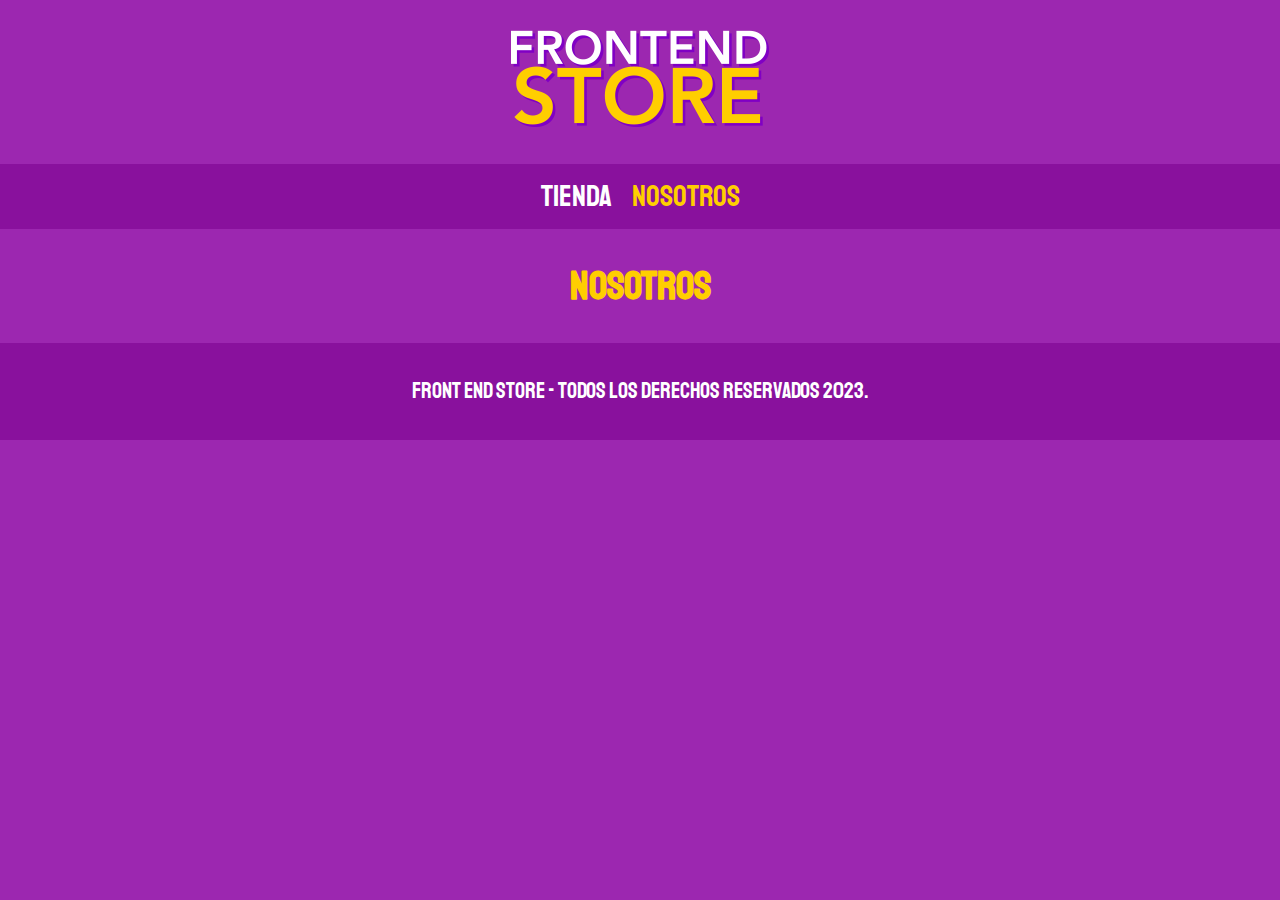
==== nosotros.html @ f3c85423 "Paginas y estilos" ====
<!DOCTYPE html>
<html lang="es">
<head>
    <meta charset="UTF-8">
    <meta http-equiv="X-UA-Compatible" content="IE=edge">
    <meta name="viewport" content="width=device-width, initial-scale=1.0">
    <title>FrontEnd Store</title>
    <link rel="stylesheet" href="css/normalize.css">
    <link href="https://fonts.googleapis.com/css2?family=Staatliches&display=swap" rel="stylesheet">
    <link rel="stylesheet" href="css/styles.css">
</head>
<body>
    <header class="header">
        <a href="index.html">
            <img class="header__logo" src="img/logo.png" alt="Logotipo">
        </a>
    </header>

    <nav class="navegacion">
        <a class="navegacion__enlace" href="index.html">Tienda</a>
        <a class="navegacion__enlace navegacion__enlace--activo" href="nosotros.html">Nosotros</a>
    </nav>

    <main class="contenedor">
        <h1>Nosotros</h1>
    </main>

    <footer class="footer">
        <p class="footer__texto">Front End Store - Todos los derechos Reservados 2023.</p>
    </footer>
</body>
</html>
---- css/styles.css ----
:root {
    --primario: #9C27B0;
    --primarioOscuro: #89119D;
    --secundario: #FFCE00;
    --secundarioOscuro: rgb(233,287,2);
    --blanco: #FFF;
    --negro: #000;

    --fuentePrincipal: 'Staatliches', cursive;
}
html {
    box-sizing: border-box;
    font-size: 62.5%;
}
*, *:before, *:after {
    box-sizing: inherit;
}
/* Globales */
body {
    background-color: var(--primario);
    font-size: 1.6rem;
    line-height: 1.5;
}
p {
    font-size: 1.8rem;
    font-family: Arial, Helvetica, sans-serif;
    color: var(--blanco);
}
a {
    text-decoration: none;
}
img {
    max-width: 100%;
}
.contenedor {
    max-width: 120rem;
    margin: 0 auto;
}
h1,h2,h3 {
    text-align: center;
    color: var(--secundario);
    font-family: var(--fuentePrincipal);
}
h1 {
    font-size: 4rem;
}
h2 {
    font-size: 3.2rem;
}
h3 {
    font-size: 2.4rem;
}
/* Footer */
.footer {
    background-color: var(--primarioOscuro);
    padding: 1rem 0;
    margin-top: 2rem;
}
.footer__texto {
    font-family: var(--fuentePrincipal);
    text-align: center;
    font-size: 2.2rem;
}
/* Header */
.header {
    display: flex;
    justify-content: center;
}
.header__logo {
    margin: 3rem 0;
}
/* Navegacion */
.navegacion {
    background-color: var(--primarioOscuro);
    padding: 1rem 0;
    display: flex;
    justify-content: center;
    gap: 2rem;
}
.navegacion__enlace {
    font-family: var(--fuentePrincipal);
    color: var(--blanco);
    font-size: 3rem;
}
.navegacion__enlace--activo,
.navegacion__enlace:hover {
    color: var(--secundario);
}
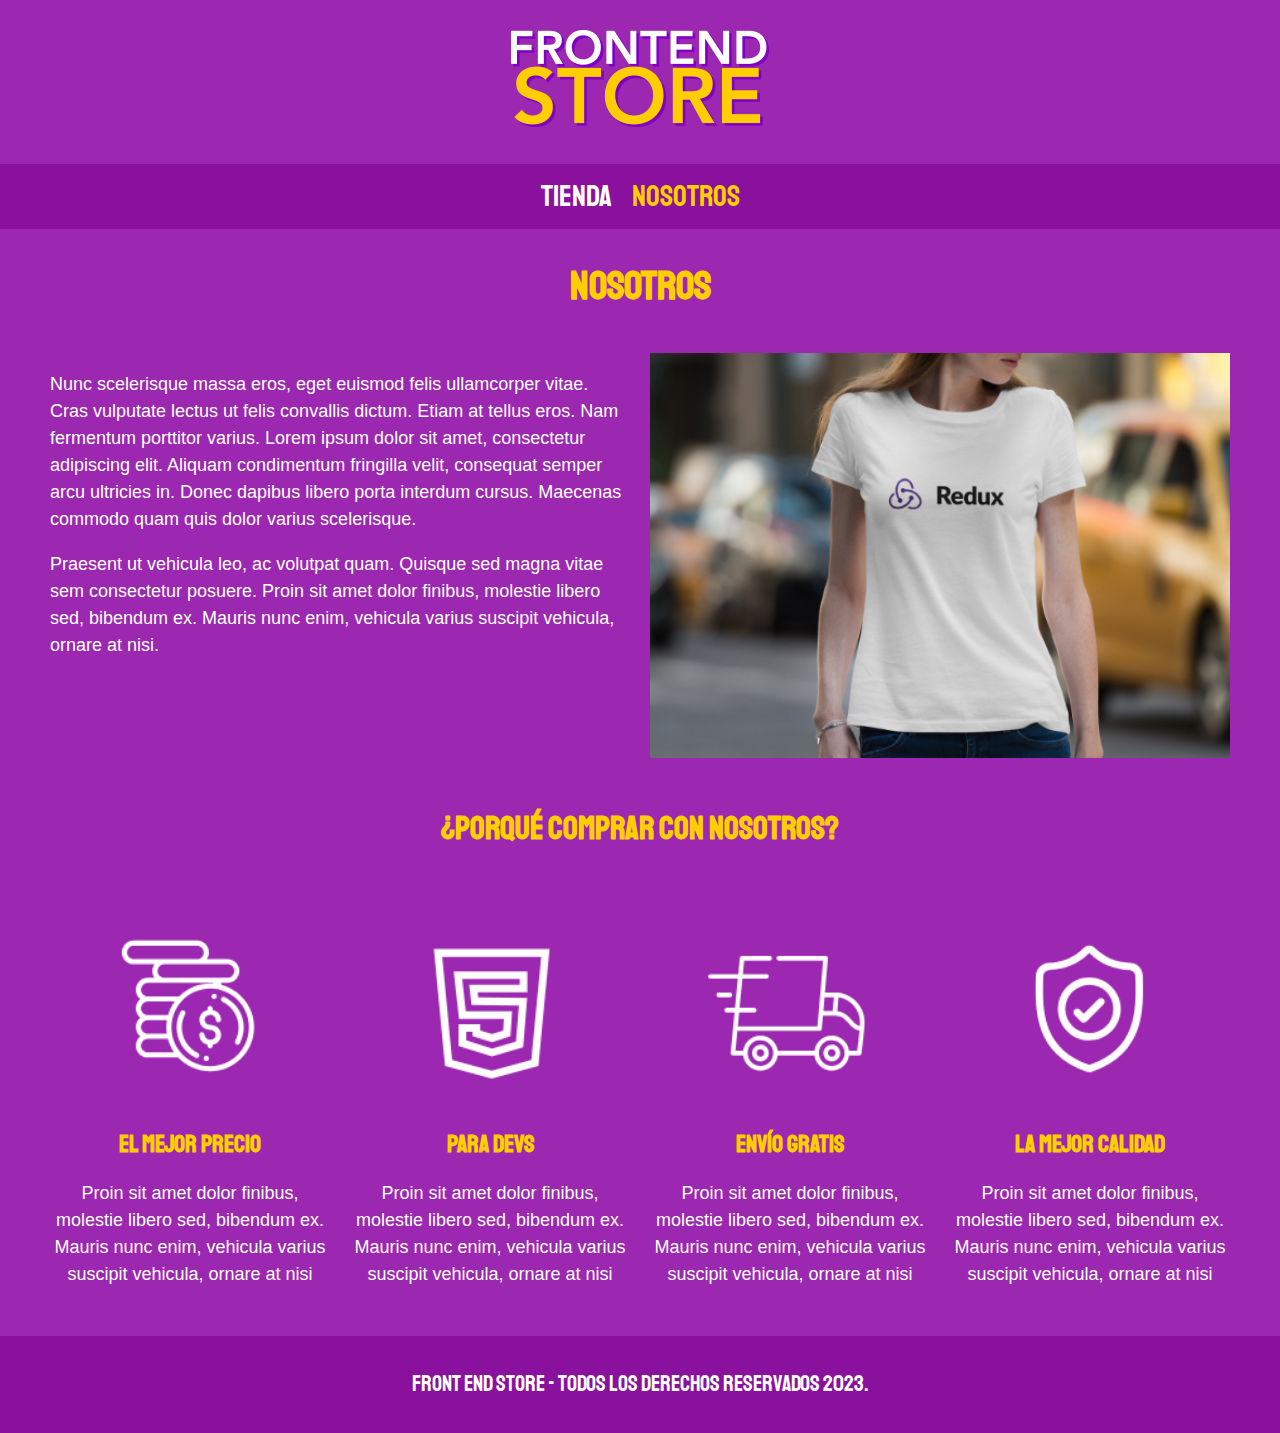
==== commit 1c9ad7b8: "Se finaliza el proyecto" ====
--- a/nosotros.html
+++ b/nosotros.html
@@ -23,7 +23,51 @@
 
     <main class="contenedor">
         <h1>Nosotros</h1>
+
+        <div class="nosotros">
+            <div class="nososotros__contenido">
+                <p> Nunc scelerisque massa eros, eget euismod felis ullamcorper vitae. Cras vulputate lectus ut felis convallis dictum. 
+                Etiam at tellus eros. Nam fermentum porttitor varius. Lorem ipsum dolor sit amet, consectetur adipiscing elit. Aliquam 
+                condimentum fringilla velit, consequat semper arcu ultricies in. Donec dapibus libero porta interdum cursus. Maecenas 
+                commodo quam quis dolor varius scelerisque.</p>
+
+                <p> Praesent ut vehicula leo, ac volutpat quam. Quisque sed magna vitae sem consectetur posuere. Proin sit amet dolor 
+                finibus, molestie libero sed, bibendum ex. Mauris nunc enim, vehicula varius suscipit vehicula, ornare at nisi.</p>
+            </div>
+            <img class="nosotros__imagen" src="img/nosotros.jpg" alt="imagen nosotros">
+        </div>
     </main>
+
+    <section class="contenedor comprar">
+        <h2 class="comprar__titulo">¿Porqué Comprar con nosotros?</h2>
+
+        <div class="bloques">
+            <div class="bloque">
+                <img class="bloque__imagen" src="img/icono_1.png" alt="porque comprar">
+                <h3 class="bloque__titulo">El Mejor precio</h3>
+                <p>Proin sit amet dolor finibus, molestie libero sed, bibendum ex. Mauris nunc enim, vehicula varius suscipit vehicula, 
+                ornare at nisi</p>
+            </div>
+            <div class="bloque">
+                <img class="bloque__imagen" src="img/icono_2.png" alt="porque comprar">
+                <h3 class="bloque__titulo">Para Devs</h3>
+                <p>Proin sit amet dolor finibus, molestie libero sed, bibendum ex. Mauris nunc enim, vehicula varius suscipit vehicula, 
+                ornare at nisi</p>
+            </div>
+            <div class="bloque">
+                <img class="bloque__imagen" src="img/icono_3.png" alt="porque comprar">
+                <h3 class="bloque__titulo">Envío Gratis</h3>
+                <p>Proin sit amet dolor finibus, molestie libero sed, bibendum ex. Mauris nunc enim, vehicula varius suscipit vehicula, 
+                ornare at nisi</p>
+            </div>
+            <div class="bloque">
+                <img class="bloque__imagen" src="img/icono_4.png" alt="porque comprar">
+                <h3 class="bloque__titulo">La Mejor Calidad</h3>
+                <p>Proin sit amet dolor finibus, molestie libero sed, bibendum ex. Mauris nunc enim, vehicula varius suscipit vehicula, 
+                ornare at nisi</p>
+            </div>
+        </div>
+    </section>
 
     <footer class="footer">
         <p class="footer__texto">Front End Store - Todos los derechos Reservados 2023.</p>
--- a/css/styles.css
+++ b/css/styles.css
@@ -2,7 +2,7 @@
     --primario: #9C27B0;
     --primarioOscuro: #89119D;
     --secundario: #FFCE00;
-    --secundarioOscuro: rgb(233,287,2);
+    --secundarioOscuro: rgb(233,187,2);
     --blanco: #FFF;
     --negro: #000;
 
@@ -31,6 +31,7 @@
 }
 img {
     max-width: 100%;
+    width: 100%;
 }
 .contenedor {
     max-width: 120rem;
@@ -49,6 +50,9 @@
 }
 h3 {
     font-size: 2.4rem;
+}
+select option  {
+    color: var(--negro);
 }
 /* Footer */
 .footer {
@@ -75,14 +79,156 @@
     padding: 1rem 0;
     display: flex;
     justify-content: center;
-    gap: 2rem;
+    /*gap: 2rem; /* Forma nueva */
 }
 .navegacion__enlace {
     font-family: var(--fuentePrincipal);
     color: var(--blanco);
     font-size: 3rem;
+    margin-right: 2rem;
+}
+.navegacion__enlace:last-of-type{
+    margin-right: 0;
 }
 .navegacion__enlace--activo,
 .navegacion__enlace:hover {
     color: var(--secundario);
-}+}
+/* Grid */
+.grid {
+    display: grid;
+    grid-template-columns: repeat(2, 1fr);
+    gap: 2rem;
+}
+@media (min-width: 768px) {
+   .grid {
+       grid-template-columns: repeat(3, 1fr);
+   }
+}
+/* Productos */
+.producto {
+    background-color: var(--primarioOscuro);
+    padding: 1rem;
+}
+.producto__nombre {
+    font-size: 4rem;
+}
+.producto__precio {
+    font-size: 2.8rem;
+    color: var(--secundario);
+}
+.producto__nombre,
+.producto__precio {
+    font-family: var(--fuentePrincipal);
+    margin: 1rem 0;
+    text-align: center;
+    line-height: 1.2;
+}
+/* Graficos */
+.grafico {
+    min-height: 30rem;
+    background-repeat: no-repeat;
+    background-size: cover;
+    grid-column: 1 / 3;
+}
+.grafico--camisas {
+    grid-row: 2 / 3;
+    background-image: url(../img/grafico1.jpg);
+}
+.grafico--node {
+    background-image: url(../img/grafico2.jpg);
+    grid-row: 8/9;
+}
+@media (min-width: 768px) {
+    .grafico--node {
+        grid-row: 5 / 6;
+        grid-column: 2 / 4;
+    }
+}
+/* Nosotros */
+.nosotros {
+    display: grid;
+    grid-template-rows: repeat(2, auto);
+    padding: 1rem;
+}
+@media (min-width: 768px) {
+    .nosotros {
+        grid-template-columns: repeat(2, 1fr);
+        column-gap: 2rem;
+    }
+}
+.nosotros__imagen {
+    grid-row: 1 / 2;
+}
+@media (min-width: 768px) {
+    .nosotros__imagen {
+        grid-column:  2 / 3;
+    }
+}
+/* Bloques */
+.bloques {
+    display: grid;
+    grid-template-columns: repeat(2, 1fr);
+    gap: 2rem;
+    padding: 1rem;
+}
+@media (min-width: 768px) {
+   .bloques {
+       grid-template-columns: repeat(4, 1fr);
+   }
+}
+.bloque {
+    text-align: center;
+}
+.bloque__titulo {
+    margin: 0;
+}
+.comprar__titulo {
+    padding: 1rem;
+}
+/* Pagina del Producto */
+.camisa {
+    padding: 2rem;
+}
+@media (min-width: 768px) {
+   .camisa {
+       display: grid;
+       grid-template-columns: repeat(2, 1fr);
+       column-gap: 2rem;
+   }
+}
+.formulario {
+    display: grid;
+    grid-template-columns: repeat(2, 1fr);
+    gap: 2rem;
+}
+.formulario__campo {
+    border: 1rem solid var(--primarioOscuro);
+    background-color: transparent;
+    color: var(--blanco);
+    font-size: 2rem;
+    font-family: Arial, Helvetica, sans-serif;
+    padding: 1rem;
+    appearance: none;
+}
+@media (max-width: 768px) {
+    .formulario__campo { 
+      width: 100%;
+    }
+}
+.formulario__campo--activo::placeholder {
+    color: var(--blanco);
+}
+.formulario__submit {
+    background-color: var(--secundario);
+    border: none;
+    font-size: 2rem;
+    font-family: var(--fuentePrincipal);
+    padding: 2rem;
+    transition: background-color 3s ease;
+    grid-column: 1 / 3;
+}
+.formulario__submit:hover {
+    cursor: pointer;
+    background-color: var(--secundarioOscuro);
+}
